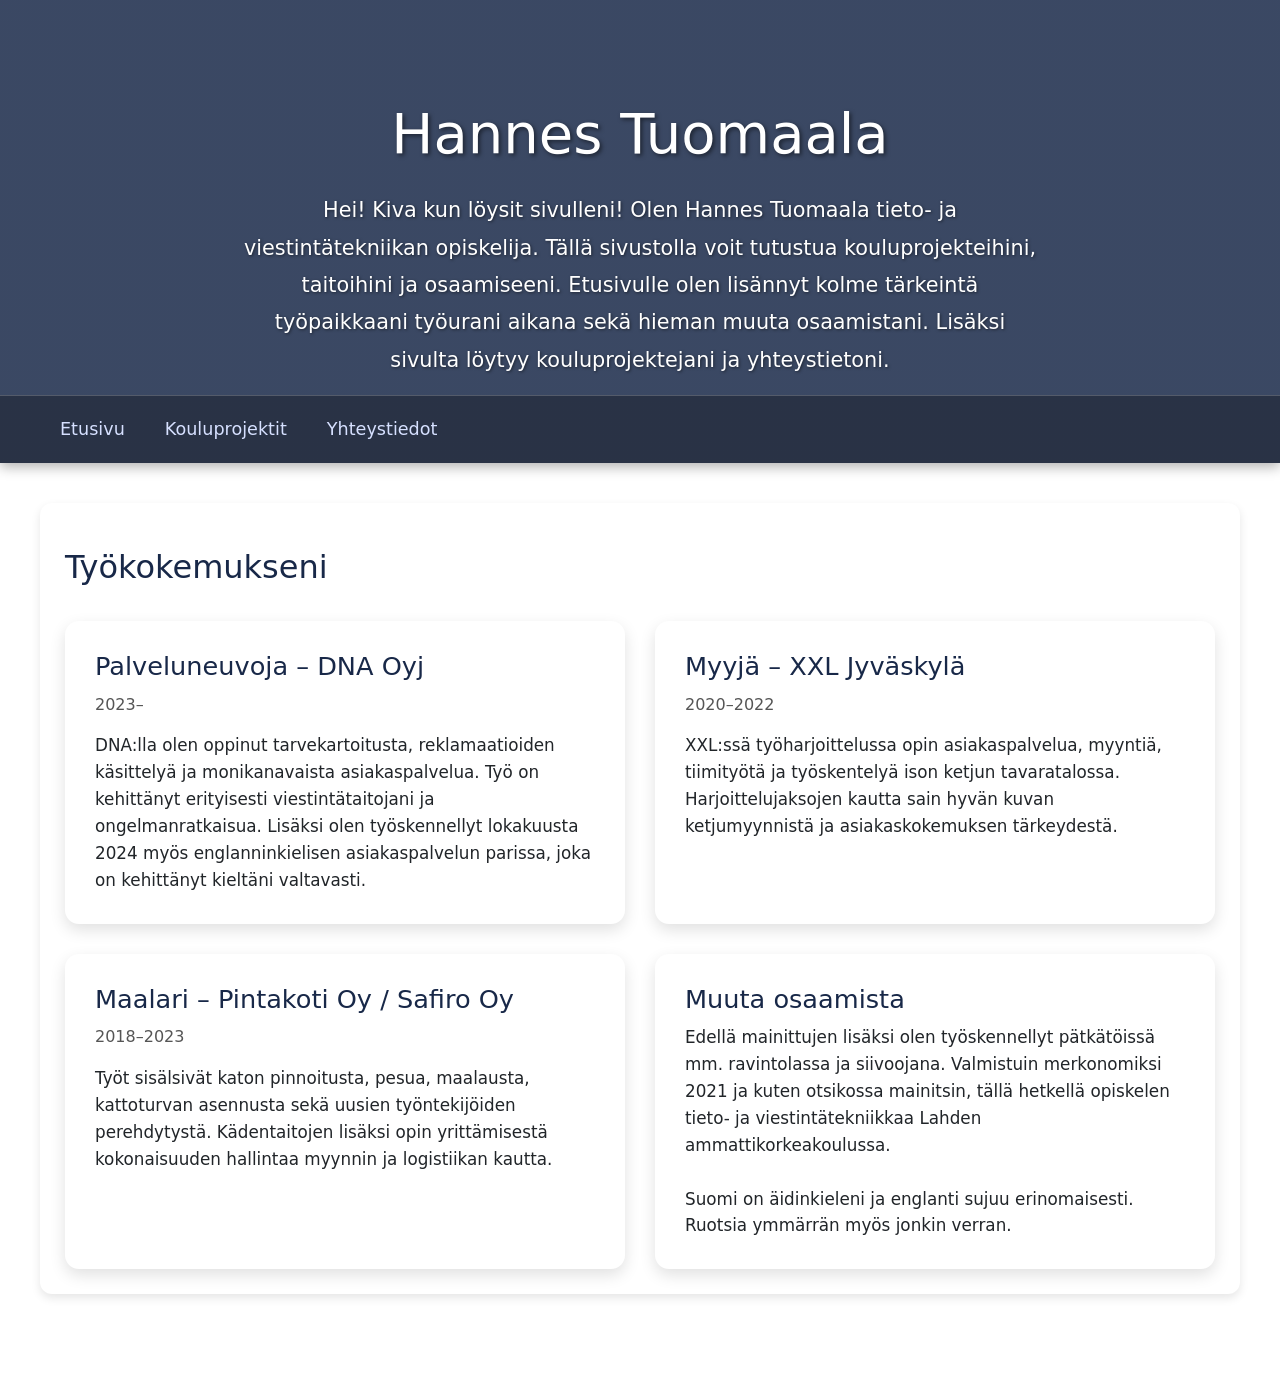
==== index.html @ 7b4a59ec "Add files via upload" ====
<!DOCTYPE html>
<html lang="fi">
<head>
    <meta charset="UTF-8">
    <meta name="viewport" content="width=device-width, initial-scale=1.0">
    <title>Minusta</title>

    <!-- Oma CSS -->
    <link rel="stylesheet" href="styles.css">

    <!-- Bootstrap CSS -->
    <link
      href="https://cdn.jsdelivr.net/npm/bootstrap@5.3.3/dist/css/bootstrap.min.css"
      rel="stylesheet"
    >
</head>
<body>

    <header>
        <div class="header-content">
            <h1>Hannes Tuomaala</h1>
            <p>
                Hei! Kiva kun löysit sivulleni! Olen Hannes Tuomaala tieto- ja viestintätekniikan
                opiskelija. Tällä sivustolla voit tutustua kouluprojekteihini, taitoihini ja
                osaamiseeni. Etusivulle olen lisännyt kolme tärkeintä työpaikkaani työurani aikana sekä hieman muuta osaamistani. Lisäksi sivulta löytyy kouluprojektejani ja yhteystietoni.
            </p>
        </div>
        
        <nav class="header-nav">
            <ul>
                <li><a href="index.html">Etusivu</a></li>
                <li><a href="projektit.html">Kouluprojektit</a></li>
                <li><a href="yhteystiedot.html">Yhteystiedot</a></li>
            </ul>
        </nav>
    </header>

    <main>
        <section>
            <div class="work-section">
                <h2 class="work-title">Työkokemukseni</h2>

                <div class="cards-grid">
                    <div class="big-work-card">
                        <h3>Palveluneuvoja – DNA Oyj</h3>
                        <span class="years">2023–</span>
                        <p>
                            DNA:lla olen oppinut tarvekartoitusta, reklamaatioiden käsittelyä ja monikanavaista
                            asiakaspalvelua. Työ on kehittänyt erityisesti viestintätaitojani ja ongelmanratkaisua. Lisäksi olen työskennellyt lokakuusta 2024 myös englanninkielisen asiakaspalvelun parissa, joka on kehittänyt kieltäni valtavasti.
                        </p>
                    </div>

                    <div class="big-work-card">
                        <h3>Myyjä – XXL Jyväskylä</h3>
                        <span class="years">2020–2022</span>
                        <p>
                            XXL:ssä työharjoittelussa opin asiakaspalvelua, myyntiä, tiimityötä ja työskentelyä ison ketjun tavaratalossa.
                            Harjoittelujaksojen kautta sain hyvän kuvan ketjumyynnistä ja asiakaskokemuksen
                            tärkeydestä.
                        </p>
                    </div>

                    <div class="big-work-card">
                        <h3>Maalari – Pintakoti Oy / Safiro Oy</h3>
                        <span class="years">2018–2023</span>
                        <p>
                            Työt sisälsivät katon pinnoitusta, pesua, maalausta, kattoturvan asennusta sekä
                            uusien työntekijöiden perehdytystä. Kädentaitojen lisäksi opin yrittämisestä kokonaisuuden hallintaa myynnin ja logistiikan kautta.
                        </p>
                    </div>

                    <div class="big-work-card">
                        <h3>Muuta osaamista</h3>
                        <p>
                            Edellä mainittujen lisäksi olen työskennellyt pätkätöissä mm. ravintolassa ja siivoojana. Valmistuin merkonomiksi 2021 ja kuten otsikossa mainitsin, tällä hetkellä opiskelen tieto- ja viestintätekniikkaa Lahden ammattikorkeakoulussa. 
                        </p>
                        <p>
                            <br>Suomi on äidinkieleni ja englanti sujuu erinomaisesti. Ruotsia ymmärrän myös jonkin verran.
                        </p>
                    </div>
                </div>
            </div>
        </section>
    </main>

    <!-- Bootstrap JS -->
    <script
      src="https://cdn.jsdelivr.net/npm/bootstrap@5.3.3/dist/js/bootstrap.bundle.min.js">
    </script>

</body>
</html>
---- styles.css ----
body {
    margin: 0;
    font-family: Arial, sans-serif;
    background: #f7f7f7;
    color: #333;
}

/* Header with background image and navigation */
header {
    background: linear-gradient(rgba(24, 40, 72, 0.85), rgba(24, 40, 72, 0.85)), 
                url('https://images.unsplash.com/photo-1451187580459-43490279c0fa?q=80&w=2072&auto=format&fit=crop') center/cover;
    color: white;
    padding: 100px 0 0;
    text-align: center;
    box-shadow: 0 4px 12px rgba(0,0,0,0.3);
    min-height: 450px;
    display: flex;
    flex-direction: column;
    justify-content: space-between;
}

.header-content {
    flex: 1;
    display: flex;
    flex-direction: column;
    justify-content: center;
    align-items: center;
    padding: 0 60px;
}

header h1 {
    font-size: 3.5rem;
    margin-bottom: 25px;
    color: white;
    text-shadow: 2px 2px 4px rgba(0,0,0,0.5);
}

header p {
    font-size: 1.3rem;
    max-width: 800px;
    line-height: 1.8;
    text-shadow: 1px 1px 3px rgba(0,0,0,0.5);
}

/* Navigation in header - left aligned */
.header-nav {
    background: rgba(0, 0, 0, 0.3);
    padding: 0;
    border-top: 1px solid rgba(255, 255, 255, 0.2);
    width: 100%;
}

.header-nav ul {
    list-style: none;
    padding: 20px 60px;
    margin: 0;
    display: flex;
    justify-content: flex-start;
    gap: 40px;
}

.header-nav li {
    margin: 0;
}

.header-nav a {
    color: #d6e0ff;
    text-decoration: none;
    font-size: 1.1rem;
    transition: color 0.3s ease;
}

.header-nav a:hover {
    color: white;
}

/* Content */
main {
    padding: 40px;
    max-width: 1400px;
    margin: 0 auto;
}

section {
    background: white;
    padding: 25px;
    margin-bottom: 40px;
    border-radius: 12px;
    box-shadow: 0 4px 10px rgba(0,0,0,0.1);
}

h2, h3 {
    color: #182848;
}

h3 a {
    color: #182848;        /* sama väri kuin h3:lla */
    text-decoration: none; /* poistaa alleviivauksen */
}



.item {
    margin-bottom: 20px;
}

/* Work section title */
.work-title {
    font-size: 2rem;
    margin-bottom: 35px;
    color: #182848;
}

/* Cards grid layout */
.cards-grid {
    display: grid;
    grid-template-columns: repeat(2, 1fr);
    gap: 30px;
}

/* Big vertical cards */
.big-work-card {
    background: white;
    padding: 30px;
    border-radius: 14px;
    box-shadow: 0 6px 16px rgba(0,0,0,0.12);
    font-size: 1.1rem;
    line-height: 1.6;
    transition: transform 0.25s ease, box-shadow 0.25s ease;
    display: flex;
    flex-direction: column;
}

.big-work-card h3 {
    font-size: 1.6rem;
    margin: 0 0 10px;
    color: #182848;
}

.big-work-card .years {
    font-size: 1rem;
    color: #555;
    display: block;
    margin-bottom: 15px;
}

.big-work-card p {
    font-size: 1.05rem;
    margin: 0;
}

/* Hover animation */
.big-work-card:hover {
    transform: translateY(-6px) scale(1.02);
    box-shadow: 0 12px 24px rgba(0,0,0,0.18);
}

/* Spacing under sidebar */
.work-section {
    padding-top: 20px;
}

/* Kuvien responsiivisuus */
.item img {
    width: 100%;
    height: auto;
    max-width: 700px;
    display: block;
    margin: 25px auto;
    border-radius: 12px;
    object-fit: contain;   /* Estää venymisen */
}

/* Responsiivisuus */
@media (max-width: 900px) {
    header {
        padding: 60px 0 0;
        min-height: 350px;
    }
    
    .header-content {
        padding: 0 30px;
    }
    
    header h1 {
        font-size: 2.5rem;
    }
    
    header p {
        font-size: 1.1rem;
    }
    
    .header-nav ul {
        padding: 20px 30px;
        flex-direction: column;
        gap: 15px;
    }
    
    main {
        padding: 20px;
    }

    .item img {
        max-width: 100%;
        margin: 15px auto;
    }

    
    /* Kortit allekkain mobiilissa */
    .cards-grid {
        grid-template-columns: 1fr;
        gap: 25px;
    }
    
    .big-work-card {
        font-size: 1.1rem;
        padding: 25px;
    }
    
    .big-work-card h3 {
        font-size: 1.5rem;
    }
}
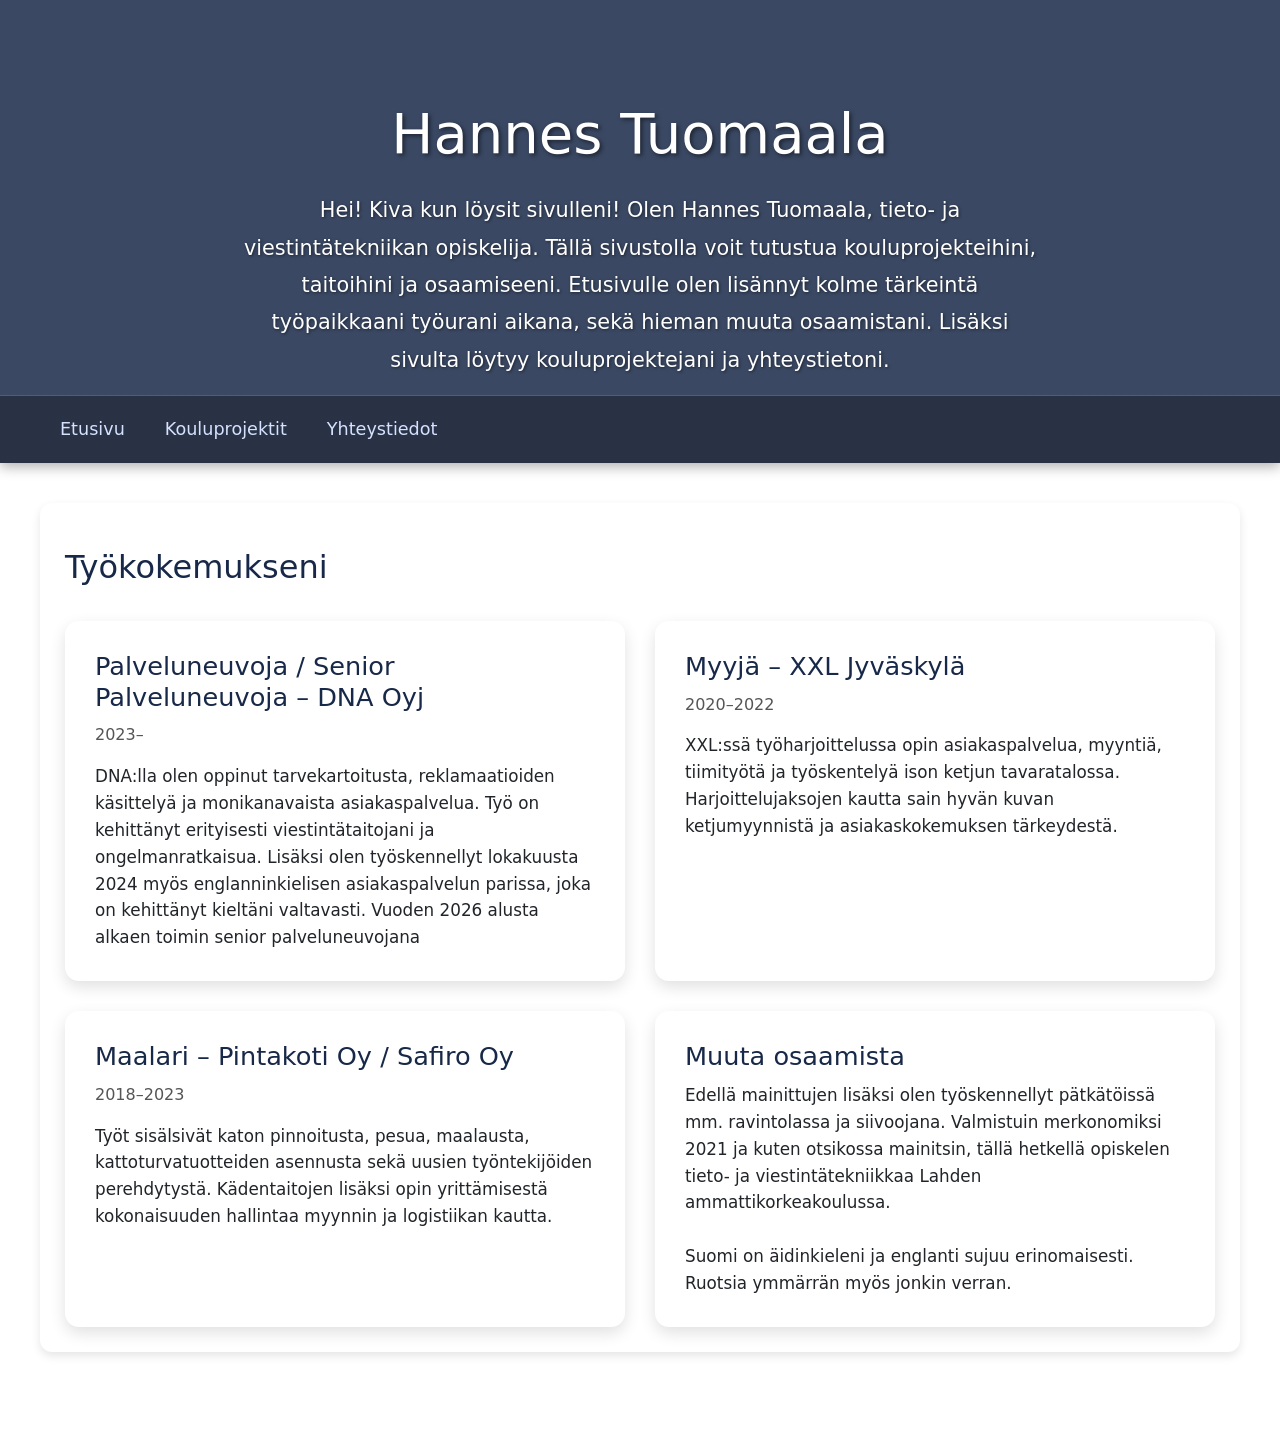
==== commit 9e7a0bf2: "Lisätty keräilypeli ja ccna. Etusivulle tehty pieniä korjauksia" ====
--- a/index.html
+++ b/index.html
@@ -20,9 +20,10 @@
         <div class="header-content">
             <h1>Hannes Tuomaala</h1>
             <p>
-                Hei! Kiva kun löysit sivulleni! Olen Hannes Tuomaala tieto- ja viestintätekniikan
+                Hei! Kiva kun löysit sivulleni! Olen Hannes Tuomaala, tieto- ja viestintätekniikan
                 opiskelija. Tällä sivustolla voit tutustua kouluprojekteihini, taitoihini ja
-                osaamiseeni. Etusivulle olen lisännyt kolme tärkeintä työpaikkaani työurani aikana sekä hieman muuta osaamistani. Lisäksi sivulta löytyy kouluprojektejani ja yhteystietoni.
+                osaamiseeni. Etusivulle olen lisännyt kolme tärkeintä työpaikkaani työurani aikana, sekä hieman muuta osaamistani. 
+                Lisäksi sivulta löytyy kouluprojektejani ja yhteystietoni.
             </p>
         </div>
         
@@ -42,11 +43,13 @@
 
                 <div class="cards-grid">
                     <div class="big-work-card">
-                        <h3>Palveluneuvoja – DNA Oyj</h3>
+                        <h3>Palveluneuvoja / Senior Palveluneuvoja – DNA Oyj</h3>
                         <span class="years">2023–</span>
                         <p>
                             DNA:lla olen oppinut tarvekartoitusta, reklamaatioiden käsittelyä ja monikanavaista
-                            asiakaspalvelua. Työ on kehittänyt erityisesti viestintätaitojani ja ongelmanratkaisua. Lisäksi olen työskennellyt lokakuusta 2024 myös englanninkielisen asiakaspalvelun parissa, joka on kehittänyt kieltäni valtavasti.
+                            asiakaspalvelua. Työ on kehittänyt erityisesti viestintätaitojani ja ongelmanratkaisua.
+                            Lisäksi olen työskennellyt lokakuusta 2024 myös englanninkielisen asiakaspalvelun parissa, joka on kehittänyt kieltäni valtavasti.
+                            Vuoden 2026 alusta alkaen toimin senior palveluneuvojana
                         </p>
                     </div>
 
@@ -64,7 +67,7 @@
                         <h3>Maalari – Pintakoti Oy / Safiro Oy</h3>
                         <span class="years">2018–2023</span>
                         <p>
-                            Työt sisälsivät katon pinnoitusta, pesua, maalausta, kattoturvan asennusta sekä
+                            Työt sisälsivät katon pinnoitusta, pesua, maalausta, kattoturvatuotteiden asennusta sekä
                             uusien työntekijöiden perehdytystä. Kädentaitojen lisäksi opin yrittämisestä kokonaisuuden hallintaa myynnin ja logistiikan kautta.
                         </p>
                     </div>
--- a/styles.css
+++ b/styles.css
@@ -133,7 +133,7 @@
 
 .big-work-card h3 {
     font-size: 1.6rem;
-    margin: 0 0 10px;
+    margin: 0 25px 10px 0;
     color: #182848;
 }
 
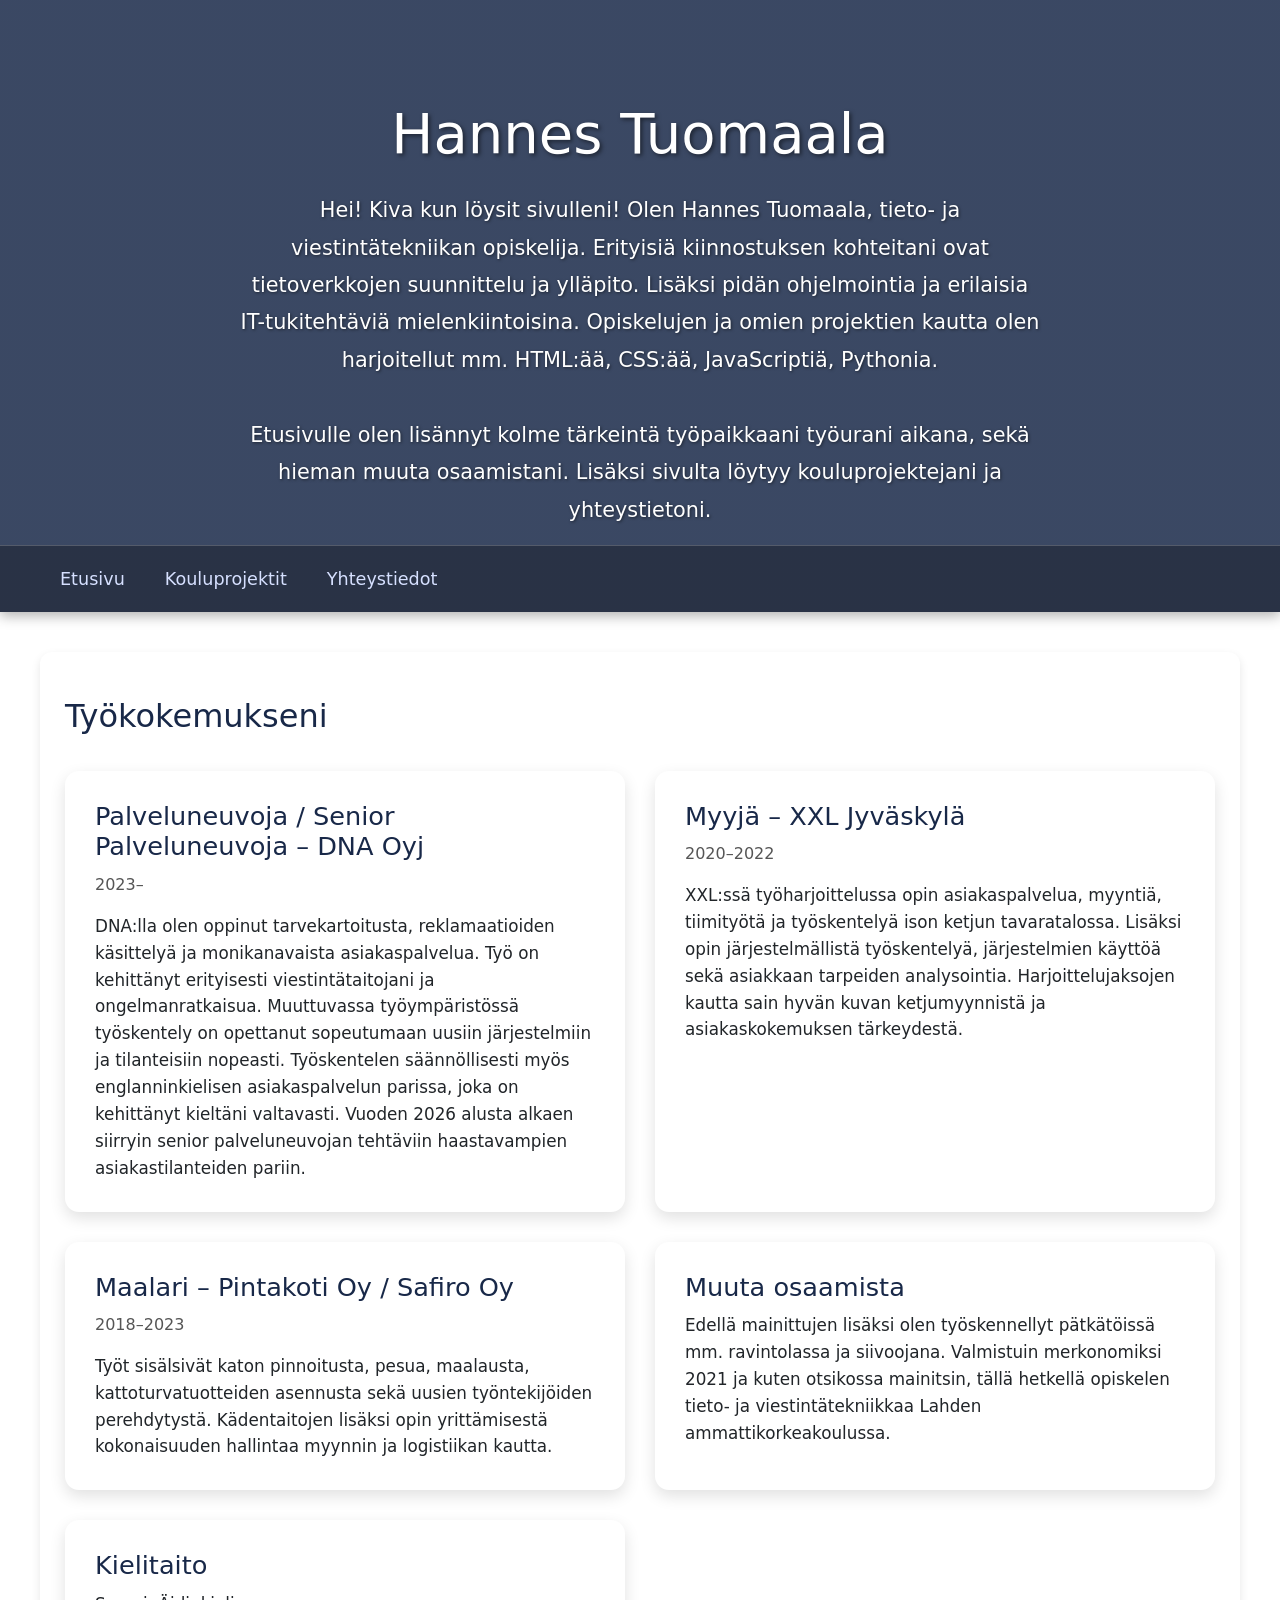
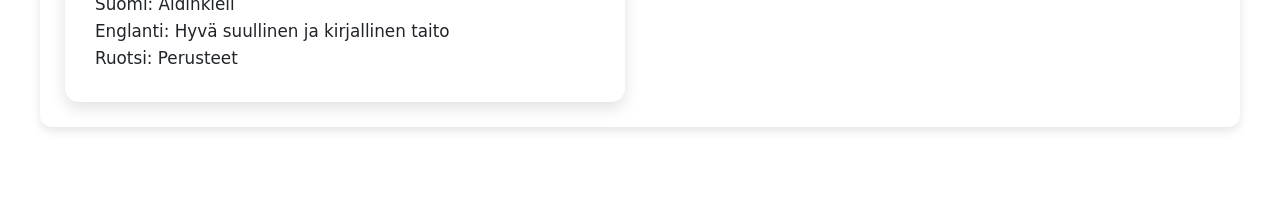
==== commit 4e0349ad: "Lisätty keräilypeli ja ccna. Etusivulle tehty pieniä korjauksia" ====
--- a/index.html
+++ b/index.html
@@ -21,8 +21,12 @@
             <h1>Hannes Tuomaala</h1>
             <p>
                 Hei! Kiva kun löysit sivulleni! Olen Hannes Tuomaala, tieto- ja viestintätekniikan
-                opiskelija. Tällä sivustolla voit tutustua kouluprojekteihini, taitoihini ja
-                osaamiseeni. Etusivulle olen lisännyt kolme tärkeintä työpaikkaani työurani aikana, sekä hieman muuta osaamistani. 
+                opiskelija. Erityisiä kiinnostuksen kohteitani ovat tietoverkkojen suunnittelu ja ylläpito.
+                Lisäksi pidän ohjelmointia ja erilaisia IT-tukitehtäviä mielenkiintoisina.
+                Opiskelujen ja omien projektien kautta olen harjoitellut
+                mm. HTML:ää, CSS:ää, JavaScriptiä, Pythonia. <br><br>
+
+                Etusivulle olen lisännyt kolme tärkeintä työpaikkaani työurani aikana, sekä hieman muuta osaamistani. 
                 Lisäksi sivulta löytyy kouluprojektejani ja yhteystietoni.
             </p>
         </div>
@@ -47,9 +51,9 @@
                         <span class="years">2023–</span>
                         <p>
                             DNA:lla olen oppinut tarvekartoitusta, reklamaatioiden käsittelyä ja monikanavaista
-                            asiakaspalvelua. Työ on kehittänyt erityisesti viestintätaitojani ja ongelmanratkaisua.
-                            Lisäksi olen työskennellyt lokakuusta 2024 myös englanninkielisen asiakaspalvelun parissa, joka on kehittänyt kieltäni valtavasti.
-                            Vuoden 2026 alusta alkaen toimin senior palveluneuvojana
+                            asiakaspalvelua. Työ on kehittänyt erityisesti viestintätaitojani ja ongelmanratkaisua. Muuttuvassa työympäristössä työskentely on opettanut sopeutumaan uusiin järjestelmiin ja tilanteisiin nopeasti.
+                            Työskentelen säännöllisesti myös englanninkielisen asiakaspalvelun parissa, joka on kehittänyt kieltäni valtavasti.
+                            Vuoden 2026 alusta alkaen siirryin senior palveluneuvojan tehtäviin haastavampien asiakastilanteiden pariin.
                         </p>
                     </div>
 
@@ -58,6 +62,7 @@
                         <span class="years">2020–2022</span>
                         <p>
                             XXL:ssä työharjoittelussa opin asiakaspalvelua, myyntiä, tiimityötä ja työskentelyä ison ketjun tavaratalossa.
+                            Lisäksi opin järjestelmällistä työskentelyä, järjestelmien käyttöä sekä asiakkaan tarpeiden analysointia.
                             Harjoittelujaksojen kautta sain hyvän kuvan ketjumyynnistä ja asiakaskokemuksen
                             tärkeydestä.
                         </p>
@@ -77,9 +82,15 @@
                         <p>
                             Edellä mainittujen lisäksi olen työskennellyt pätkätöissä mm. ravintolassa ja siivoojana. Valmistuin merkonomiksi 2021 ja kuten otsikossa mainitsin, tällä hetkellä opiskelen tieto- ja viestintätekniikkaa Lahden ammattikorkeakoulussa. 
                         </p>
+                    </div>
+                    <div class="big-work-card">
+                        <h3>Kielitaito</h3>
                         <p>
-                            <br>Suomi on äidinkieleni ja englanti sujuu erinomaisesti. Ruotsia ymmärrän myös jonkin verran.
+                            Suomi: Äidinkieli<br>
+                            Englanti: Hyvä suullinen ja kirjallinen taito<br>
+                            Ruotsi: Perusteet
                         </p>
+
                     </div>
                 </div>
             </div>
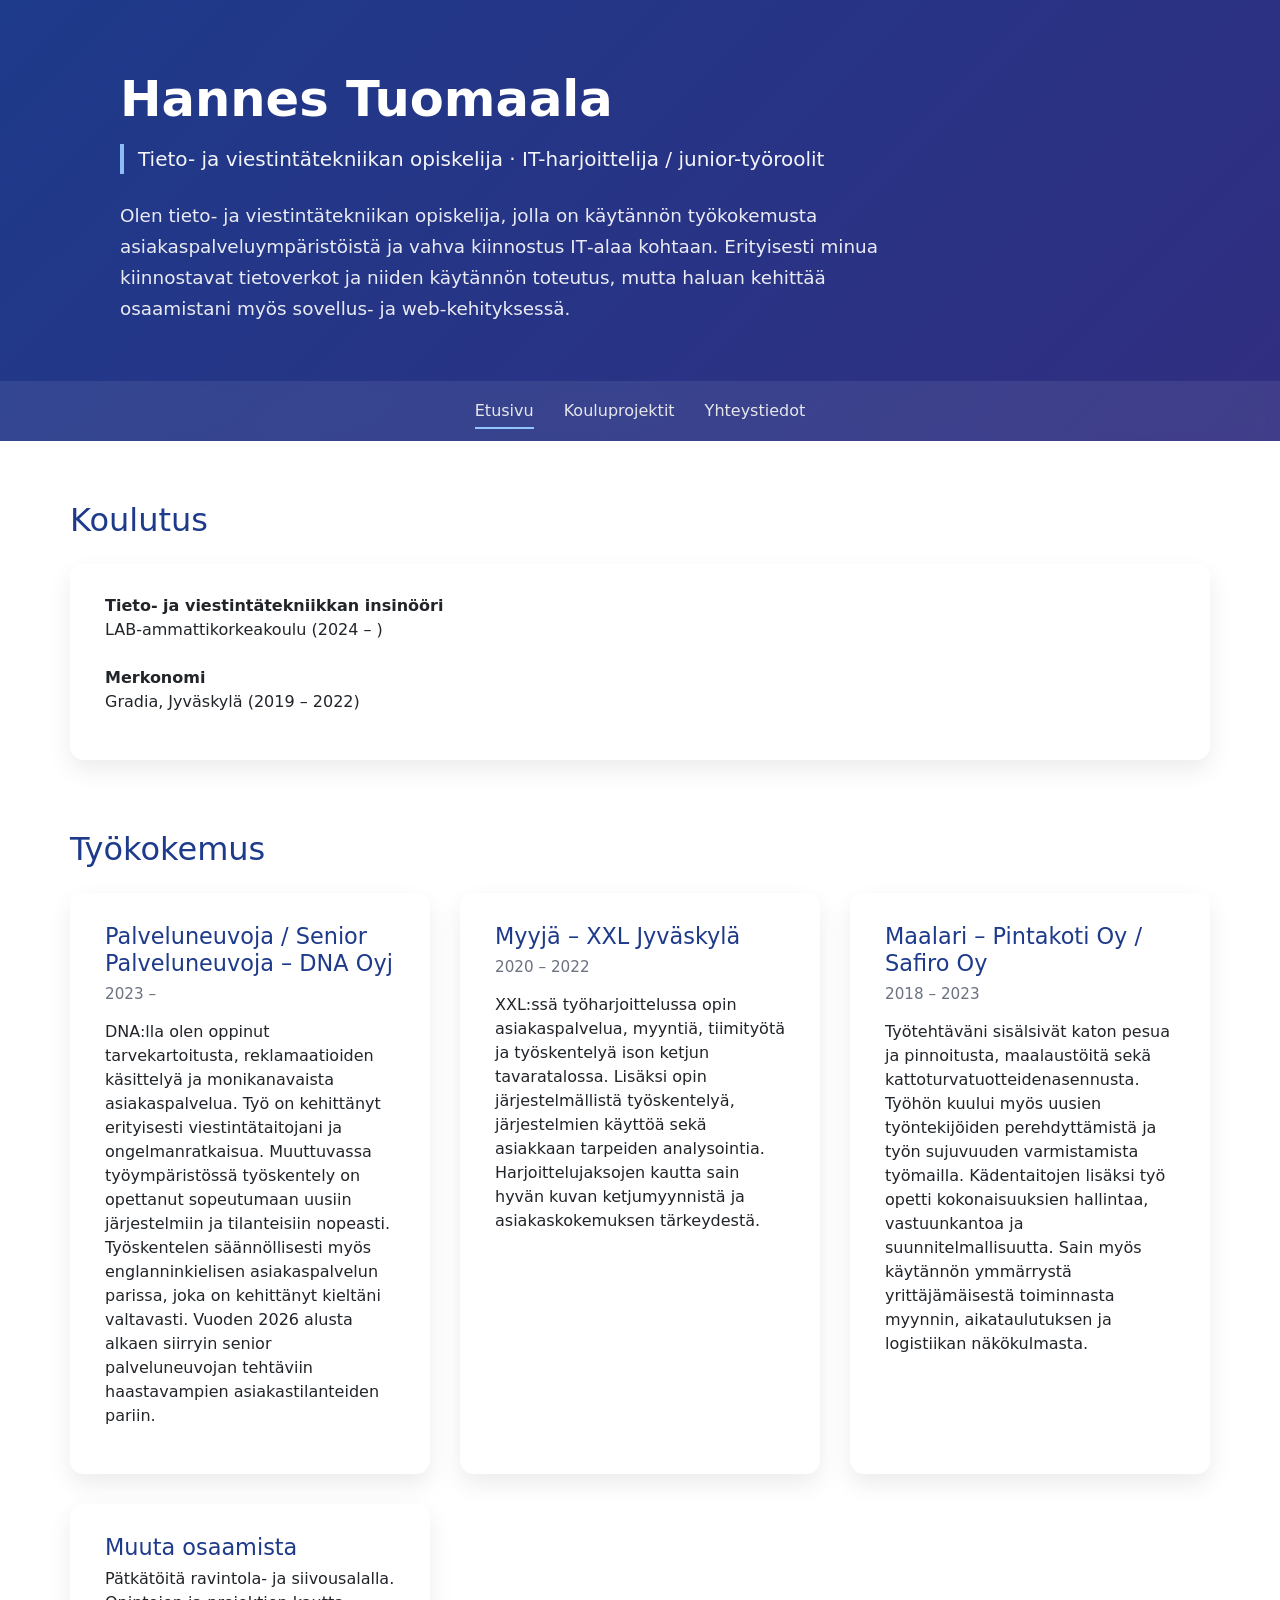
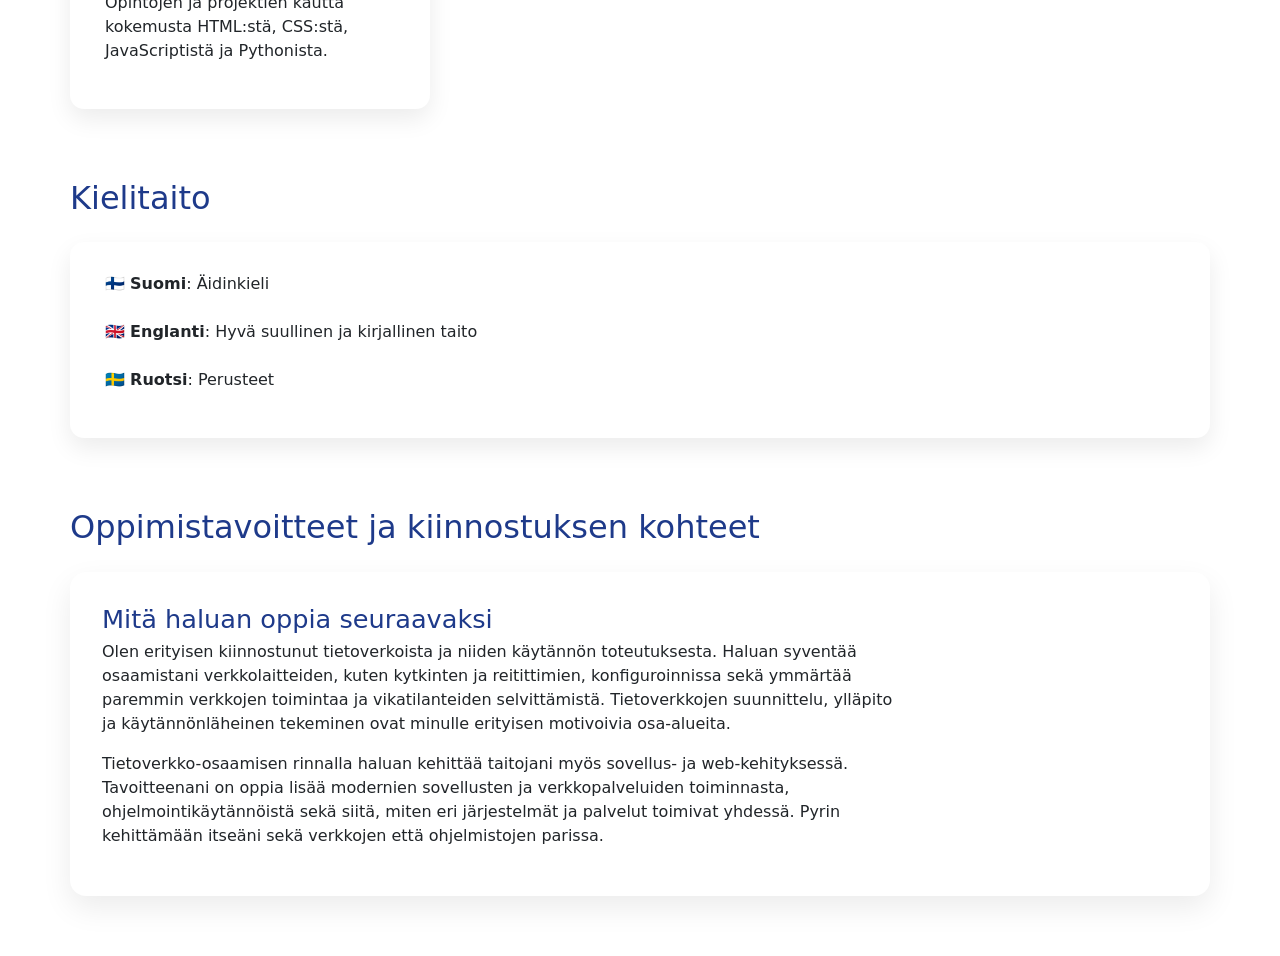
==== commit 8a9d874d: "Uusi versio CV:stä" ====
--- a/index.html
+++ b/index.html
@@ -16,86 +16,133 @@
 </head>
 <body>
 
-    <header>
-        <div class="header-content">
+    <header class="banner">
+        <div class="banner-inner">
             <h1>Hannes Tuomaala</h1>
-            <p>
-                Hei! Kiva kun löysit sivulleni! Olen Hannes Tuomaala, tieto- ja viestintätekniikan
-                opiskelija. Erityisiä kiinnostuksen kohteitani ovat tietoverkkojen suunnittelu ja ylläpito.
-                Lisäksi pidän ohjelmointia ja erilaisia IT-tukitehtäviä mielenkiintoisina.
-                Opiskelujen ja omien projektien kautta olen harjoitellut
-                mm. HTML:ää, CSS:ää, JavaScriptiä, Pythonia. <br><br>
 
-                Etusivulle olen lisännyt kolme tärkeintä työpaikkaani työurani aikana, sekä hieman muuta osaamistani. 
-                Lisäksi sivulta löytyy kouluprojektejani ja yhteystietoni.
+            <p class="subtitle">
+                Tieto- ja viestintätekniikan opiskelija · IT-harjoittelija / junior-työroolit
+            </p>
+
+            <p class="header-intro">
+                Olen tieto- ja viestintätekniikan opiskelija, jolla on käytännön työkokemusta
+                asiakaspalveluympäristöistä ja vahva kiinnostus IT‑alaa kohtaan. Erityisesti
+                minua kiinnostavat tietoverkot ja niiden käytännön toteutus, mutta haluan
+                kehittää osaamistani myös sovellus‑ ja web‑kehityksessä.
             </p>
         </div>
-        
-        <nav class="header-nav">
-            <ul>
-                <li><a href="index.html">Etusivu</a></li>
-                <li><a href="projektit.html">Kouluprojektit</a></li>
-                <li><a href="yhteystiedot.html">Yhteystiedot</a></li>
-            </ul>
+
+        <nav class="top-nav">
+            <a href="index.html" class="active">Etusivu</a>
+            <a href="projektit.html">Kouluprojektit</a>
+            <a href="yhteystiedot.html">Yhteystiedot</a>
         </nav>
     </header>
 
-    <main>
-        <section>
-            <div class="work-section">
-                <h2 class="work-title">Työkokemukseni</h2>
+<main>
+    <section class="work-section">
+        <!-- KOULUTUS -->
+        <h2 class="work-title">Koulutus</h2>
+        <div class="cards-grid">
+            <div class="big-work-card">
+                <p>
+                    <strong>Tieto- ja viestintätekniikkan insinööri</strong><br>
+                    LAB-ammattikorkeakoulu (2024 – )<br><br>
 
-                <div class="cards-grid">
-                    <div class="big-work-card">
-                        <h3>Palveluneuvoja / Senior Palveluneuvoja – DNA Oyj</h3>
-                        <span class="years">2023–</span>
-                        <p>
-                            DNA:lla olen oppinut tarvekartoitusta, reklamaatioiden käsittelyä ja monikanavaista
-                            asiakaspalvelua. Työ on kehittänyt erityisesti viestintätaitojani ja ongelmanratkaisua. Muuttuvassa työympäristössä työskentely on opettanut sopeutumaan uusiin järjestelmiin ja tilanteisiin nopeasti.
-                            Työskentelen säännöllisesti myös englanninkielisen asiakaspalvelun parissa, joka on kehittänyt kieltäni valtavasti.
-                            Vuoden 2026 alusta alkaen siirryin senior palveluneuvojan tehtäviin haastavampien asiakastilanteiden pariin.
-                        </p>
-                    </div>
+                    <strong>Merkonomi</strong><br>
+                    Gradia, Jyväskylä (2019 – 2022)
+                </p>
+            </div>
+        </div>
 
-                    <div class="big-work-card">
-                        <h3>Myyjä – XXL Jyväskylä</h3>
-                        <span class="years">2020–2022</span>
-                        <p>
-                            XXL:ssä työharjoittelussa opin asiakaspalvelua, myyntiä, tiimityötä ja työskentelyä ison ketjun tavaratalossa.
-                            Lisäksi opin järjestelmällistä työskentelyä, järjestelmien käyttöä sekä asiakkaan tarpeiden analysointia.
-                            Harjoittelujaksojen kautta sain hyvän kuvan ketjumyynnistä ja asiakaskokemuksen
-                            tärkeydestä.
-                        </p>
-                    </div>
+        <!-- TYÖKOKEMUS -->
+        <h2 class="work-title">Työkokemus</h2>
+        <div class="cards-grid">
 
-                    <div class="big-work-card">
-                        <h3>Maalari – Pintakoti Oy / Safiro Oy</h3>
-                        <span class="years">2018–2023</span>
-                        <p>
-                            Työt sisälsivät katon pinnoitusta, pesua, maalausta, kattoturvatuotteiden asennusta sekä
-                            uusien työntekijöiden perehdytystä. Kädentaitojen lisäksi opin yrittämisestä kokonaisuuden hallintaa myynnin ja logistiikan kautta.
-                        </p>
-                    </div>
+            <div class="big-work-card">
+                <h3>Palveluneuvoja / Senior Palveluneuvoja – DNA Oyj</h3>
+                <span class="years">2023 –</span>
+                <p>
+                    DNA:lla olen oppinut tarvekartoitusta, reklamaatioiden käsittelyä ja monikanavaista
+                    asiakaspalvelua. Työ on kehittänyt erityisesti viestintätaitojani ja ongelmanratkaisua.
+                    Muuttuvassa työympäristössä työskentely on opettanut sopeutumaan uusiin järjestelmiin
+                    ja tilanteisiin nopeasti. Työskentelen säännöllisesti myös englanninkielisen asiakaspalvelun
+                    parissa, joka on kehittänyt kieltäni valtavasti. Vuoden 2026 alusta alkaen siirryin
+                    senior palveluneuvojan tehtäviin haastavampien asiakastilanteiden pariin.
+                </p>
+            </div>
 
-                    <div class="big-work-card">
-                        <h3>Muuta osaamista</h3>
-                        <p>
-                            Edellä mainittujen lisäksi olen työskennellyt pätkätöissä mm. ravintolassa ja siivoojana. Valmistuin merkonomiksi 2021 ja kuten otsikossa mainitsin, tällä hetkellä opiskelen tieto- ja viestintätekniikkaa Lahden ammattikorkeakoulussa. 
-                        </p>
-                    </div>
-                    <div class="big-work-card">
-                        <h3>Kielitaito</h3>
-                        <p>
-                            Suomi: Äidinkieli<br>
-                            Englanti: Hyvä suullinen ja kirjallinen taito<br>
-                            Ruotsi: Perusteet
-                        </p>
+            <div class="big-work-card">
+                <h3>Myyjä – XXL Jyväskylä</h3>
+                <span class="years">2020 – 2022</span>
+                <p>
+                    XXL:ssä työharjoittelussa opin asiakaspalvelua, myyntiä, tiimityötä ja työskentelyä
+                    ison ketjun tavaratalossa. Lisäksi opin järjestelmällistä työskentelyä, järjestelmien
+                    käyttöä sekä asiakkaan tarpeiden analysointia. Harjoittelujaksojen kautta sain hyvän
+                    kuvan ketjumyynnistä ja asiakaskokemuksen tärkeydestä.
+                </p>
+            </div>
 
-                    </div>
-                </div>
+            <div class="big-work-card">
+                <h3>Maalari – Pintakoti Oy / Safiro Oy</h3>
+                <span class="years">2018 – 2023</span>
+                <p>
+                    Työtehtäväni sisälsivät katon pesua ja pinnoitusta, maalaustöitä sekä
+                    kattoturvatuotteidenasennusta. Työhön kuului myös uusien työntekijöiden
+                    perehdyttämistä ja työn sujuvuuden varmistamista työmailla. Kädentaitojen
+                    lisäksi työ opetti kokonaisuuksien hallintaa, vastuunkantoa ja
+                    suunnitelmallisuutta. Sain myös käytännön ymmärrystä yrittäjämäisestä
+                    toiminnasta myynnin, aikataulutuksen ja logistiikan näkökulmasta.
+                </p>
             </div>
-        </section>
-    </main>
+
+            <div class="big-work-card">
+                <h3>Muuta osaamista</h3>
+                <p>
+                    Pätkätöitä ravintola- ja siivousalalla. Opintojen ja projektien kautta
+                    kokemusta HTML:stä, CSS:stä, JavaScriptistä ja Pythonista.
+                </p>
+            </div>
+
+        </div>
+
+        <!-- KIELITAITO -->
+        <h2 class="work-title">Kielitaito</h2>
+        <div class="cards-grid">
+            <div class="big-work-card">
+                <p>
+                    🇫🇮 <strong>Suomi</strong>: Äidinkieli<br><br>
+                    🇬🇧 <strong>Englanti</strong>: Hyvä suullinen ja kirjallinen taito<br><br>
+                    🇸🇪 <strong>Ruotsi</strong>: Perusteet
+                </p>
+            </div>
+        </div>
+
+        <h2 class="work-title">Oppimistavoitteet ja kiinnostuksen kohteet</h2>
+        <div class="project-card">
+            <div class="project-info">
+                <h3>Mitä haluan oppia seuraavaksi</h3>
+                    <p>
+                        Olen erityisen kiinnostunut tietoverkoista ja niiden käytännön toteutuksesta.
+                        Haluan syventää osaamistani verkkolaitteiden, kuten kytkinten ja reitittimien,
+                        konfiguroinnissa sekä ymmärtää paremmin verkkojen toimintaa ja vikatilanteiden
+                        selvittämistä. Tietoverkkojen suunnittelu, ylläpito ja käytännönläheinen
+                        tekeminen ovat minulle erityisen motivoivia osa-alueita.
+                    </p>
+
+                    <p>
+                        Tietoverkko-osaamisen rinnalla haluan kehittää taitojani myös sovellus- ja
+                        web‑kehityksessä. Tavoitteenani on oppia lisää modernien sovellusten ja
+                        verkkopalveluiden toiminnasta, ohjelmointikäytännöistä sekä siitä, miten eri
+                        järjestelmät ja palvelut toimivat yhdessä. Pyrin kehittämään itseäni sekä verkkojen että
+                        ohjelmistojen parissa.
+                    </p>
+
+            </div>
+        </div>
+    </section>
+</main>
+
 
     <!-- Bootstrap JS -->
     <script
--- a/styles.css
+++ b/styles.css
@@ -1,223 +1,267 @@
+/* ---------- RESET & BASE ---------- */
+* {
+    box-sizing: border-box;
+    margin: 0;
+    padding: 0;
+}
+
 body {
-    margin: 0;
-    font-family: Arial, sans-serif;
-    background: #f7f7f7;
-    color: #333;
-}
-
-/* Header with background image and navigation */
-header {
-    background: linear-gradient(rgba(24, 40, 72, 0.85), rgba(24, 40, 72, 0.85)), 
-                url('https://images.unsplash.com/photo-1451187580459-43490279c0fa?q=80&w=2072&auto=format&fit=crop') center/cover;
-    color: white;
-    padding: 100px 0 0;
-    text-align: center;
-    box-shadow: 0 4px 12px rgba(0,0,0,0.3);
-    min-height: 450px;
+    font-family: "Inter", system-ui, sans-serif;
+    background-color: #f5f7fb;
+    color: #1f2937;
+    line-height: 1.7;
+}
+
+/* ---------- BANNER ---------- */
+.banner {
+    background: linear-gradient(
+        135deg,
+        #1e3a8a,
+        #312e81
+    );
+    color: #ffffff;
+}
+
+.banner-inner {
+    max-width: 1100px;
+    margin: 0 auto;
+    padding: 70px 30px 40px;
+    text-align: left; /* ← tärkein muutos */
+}
+
+.banner h1 {
+    font-size: 3.1rem;
+    font-weight: 700;
+    margin-bottom: 14px;
+}
+
+.subtitle {
+    font-size: 1.25rem;
+    font-weight: 500;
+    opacity: 0.95;
+    margin-bottom: 26px;
+    max-width: 720px;
+
+    padding-left: 14px;
+    border-left: 4px solid #93c5fd;
+}
+
+
+.header-intro {
+    max-width: 820px;
+    font-size: 1.15rem;
+    line-height: 1.7;
+    color: rgba(255, 255, 255, 0.9);
+}
+
+
+/* ---------- NAV ---------- */
+.top-nav {
+    background: rgba(255, 255, 255, 0.08);
     display: flex;
-    flex-direction: column;
-    justify-content: space-between;
-}
-
-.header-content {
-    flex: 1;
-    display: flex;
-    flex-direction: column;
+    gap: 30px;
+    padding: 18px 30px;
+    justify-content: center;
+    backdrop-filter: blur(6px);
+}
+
+.top-nav a {
+    color: #e5e7eb;
+    text-decoration: none;
+    font-weight: 500;
+    position: relative;
+}
+
+.top-nav a::after {
+    content: "";
+    position: absolute;
+    bottom: -6px;
+    left: 0;
+    width: 0;
+    height: 2px;
+    background: #93c5fd;
+    transition: width 0.3s ease;
+}
+
+.top-nav a:hover::after,
+.top-nav a.active::after {
+    width: 100%;
+}
+
+/* ---------- MAIN ---------- */
+main {
+    max-width: 1200px;
+    margin: 60px auto;
+    padding: 0 30px;
+}
+
+.work-title {
+    font-size: 2rem;
+    margin-bottom: 25px;
+    color: #1e3a8a;
+    animation: fadeUp 0.8s ease;
+}
+
+/* ---------- GRID ---------- */
+.cards-grid {
+    display: grid;
+    grid-template-columns: repeat(auto-fit, minmax(320px, 1fr));
+    gap: 30px;
+    margin-bottom: 70px;
+}
+
+/* ---------- CARD ---------- */
+.big-work-card {
+    background: #ffffff;
+    padding: 30px;
+    border-radius: 14px;
+    box-shadow: 0 10px 25px rgba(0, 0, 0, 0.08);
+    border-left: 5px solid transparent;
+    animation: cardIn 0.7s ease;
+    transition: transform 0.25s ease, box-shadow 0.25s ease;
+}
+
+.big-work-card:hover {
+    transform: translateY(-6px);
+    box-shadow: 0 18px 40px rgba(0, 0, 0, 0.15);
+    border-left-color: #3b82f6;
+}
+
+.big-work-card h3 {
+    font-size: 1.4rem;
+    margin-bottom: 6px;
+    color: #1e3a8a;
+}
+
+.years {
+    font-size: 0.95rem;
+    color: #6b7280;
+    margin-bottom: 14px;
+    display: block;
+}
+
+/* ---------- ANIMATIONS ---------- */
+@keyframes fadeDown {
+    from {
+        opacity: 0;
+        transform: translateY(-25px);
+    }
+    to {
+        opacity: 1;
+        transform: translateY(0);
+    }
+}
+
+@keyframes fadeUp {
+    from {
+        opacity: 0;
+        transform: translateY(20px);
+    }
+    to {
+        opacity: 1;
+        transform: translateY(0);
+    }
+}
+
+@keyframes cardIn {
+    from {
+        opacity: 0;
+        transform: scale(0.96);
+    }
+    to {
+        opacity: 1;
+        transform: scale(1);
+    }
+}
+
+/* ---------- RESPONSIVE ---------- */
+@media (max-width: 768px) {
+    .banner h1 {
+        font-size: 2.3rem;
+    }
+
+    .subtitle {
+        font-size: 1.05rem;
+    }
+
+    .top-nav {
+        flex-direction: column;
+        gap: 12px;
+    }
+    .header-intro {
+        font-size: 1.05rem;
+    }
+}
+
+/* ---------- PROJECT PAGE ---------- */
+
+.project-card {
+    background: #ffffff;
+    padding: 32px;
+    margin-bottom: 50px;
+    border-radius: 16px;
+    box-shadow: 0 12px 30px rgba(0,0,0,0.08);
+    animation: fadeUp 0.7s ease;
+}
+
+.project-info {
+    max-width: 800px;
+}
+
+.project-info h3 {
+    font-size: 1.6rem;
+    color: #1e3a8a;
+    margin-bottom: 6px;
+}
+
+/* ---------- PROJECT IMAGES ---------- */
+
+.project-images {
+    display: grid;
+    grid-template-columns: repeat(auto-fit, minmax(220px, 1fr));
+    gap: 18px;
+    margin-top: 25px;
+}
+
+.project-images img {
+    width: 100%;
+    height: 200px;
+    object-fit: cover;
+    border-radius: 12px;
+    box-shadow: 0 10px 25px rgba(0,0,0,0.18);
+    transition: transform 0.3s ease, box-shadow 0.3s ease;
+}
+
+.project-images img:hover {
+    transform: scale(1.05);
+    box-shadow: 0 18px 40px rgba(0,0,0,0.25);
+}
+/* ---------- IMAGE MODAL (ZOOM) ---------- */
+
+.image-modal {
+    display: none;
+    position: fixed;
+    inset: 0;
+    background: rgba(15, 23, 42, 0.9);
     justify-content: center;
     align-items: center;
-    padding: 0 60px;
-}
-
-header h1 {
-    font-size: 3.5rem;
-    margin-bottom: 25px;
-    color: white;
-    text-shadow: 2px 2px 4px rgba(0,0,0,0.5);
-}
-
-header p {
-    font-size: 1.3rem;
-    max-width: 800px;
-    line-height: 1.8;
-    text-shadow: 1px 1px 3px rgba(0,0,0,0.5);
-}
-
-/* Navigation in header - left aligned */
-.header-nav {
-    background: rgba(0, 0, 0, 0.3);
-    padding: 0;
-    border-top: 1px solid rgba(255, 255, 255, 0.2);
-    width: 100%;
-}
-
-.header-nav ul {
-    list-style: none;
-    padding: 20px 60px;
-    margin: 0;
-    display: flex;
-    justify-content: flex-start;
-    gap: 40px;
-}
-
-.header-nav li {
-    margin: 0;
-}
-
-.header-nav a {
-    color: #d6e0ff;
-    text-decoration: none;
-    font-size: 1.1rem;
-    transition: color 0.3s ease;
-}
-
-.header-nav a:hover {
-    color: white;
-}
-
-/* Content */
-main {
-    padding: 40px;
-    max-width: 1400px;
-    margin: 0 auto;
-}
-
-section {
-    background: white;
-    padding: 25px;
-    margin-bottom: 40px;
-    border-radius: 12px;
-    box-shadow: 0 4px 10px rgba(0,0,0,0.1);
-}
-
-h2, h3 {
-    color: #182848;
-}
-
-h3 a {
-    color: #182848;        /* sama väri kuin h3:lla */
-    text-decoration: none; /* poistaa alleviivauksen */
-}
-
-
-
-.item {
-    margin-bottom: 20px;
-}
-
-/* Work section title */
-.work-title {
-    font-size: 2rem;
-    margin-bottom: 35px;
-    color: #182848;
-}
-
-/* Cards grid layout */
-.cards-grid {
-    display: grid;
-    grid-template-columns: repeat(2, 1fr);
-    gap: 30px;
-}
-
-/* Big vertical cards */
-.big-work-card {
-    background: white;
-    padding: 30px;
+    z-index: 999;
+    animation: fadeUp 0.3s ease;
+}
+
+.image-modal img {
+    max-width: 90vw;
+    max-height: 85vh;
     border-radius: 14px;
-    box-shadow: 0 6px 16px rgba(0,0,0,0.12);
-    font-size: 1.1rem;
-    line-height: 1.6;
-    transition: transform 0.25s ease, box-shadow 0.25s ease;
-    display: flex;
-    flex-direction: column;
-}
-
-.big-work-card h3 {
-    font-size: 1.6rem;
-    margin: 0 25px 10px 0;
-    color: #182848;
-}
-
-.big-work-card .years {
-    font-size: 1rem;
-    color: #555;
-    display: block;
-    margin-bottom: 15px;
-}
-
-.big-work-card p {
-    font-size: 1.05rem;
-    margin: 0;
-}
-
-/* Hover animation */
-.big-work-card:hover {
-    transform: translateY(-6px) scale(1.02);
-    box-shadow: 0 12px 24px rgba(0,0,0,0.18);
-}
-
-/* Spacing under sidebar */
-.work-section {
-    padding-top: 20px;
-}
-
-/* Kuvien responsiivisuus */
-.item img {
-    width: 100%;
-    height: auto;
-    max-width: 700px;
-    display: block;
-    margin: 25px auto;
-    border-radius: 12px;
-    object-fit: contain;   /* Estää venymisen */
-}
-
-/* Responsiivisuus */
-@media (max-width: 900px) {
-    header {
-        padding: 60px 0 0;
-        min-height: 350px;
-    }
-    
-    .header-content {
-        padding: 0 30px;
-    }
-    
-    header h1 {
-        font-size: 2.5rem;
-    }
-    
-    header p {
-        font-size: 1.1rem;
-    }
-    
-    .header-nav ul {
-        padding: 20px 30px;
-        flex-direction: column;
-        gap: 15px;
-    }
-    
-    main {
-        padding: 20px;
-    }
-
-    .item img {
-        max-width: 100%;
-        margin: 15px auto;
-    }
-
-    
-    /* Kortit allekkain mobiilissa */
-    .cards-grid {
-        grid-template-columns: 1fr;
-        gap: 25px;
-    }
-    
-    .big-work-card {
-        font-size: 1.1rem;
-        padding: 25px;
-    }
-    
-    .big-work-card h3 {
-        font-size: 1.5rem;
-    }
+    box-shadow: 0 30px 60px rgba(0,0,0,0.5);
+}
+
+.close-modal {
+    position: absolute;
+    top: 25px;
+    right: 35px;
+    font-size: 3rem;
+    color: #ffffff;
+    cursor: pointer;
+    font-weight: 300;
 }
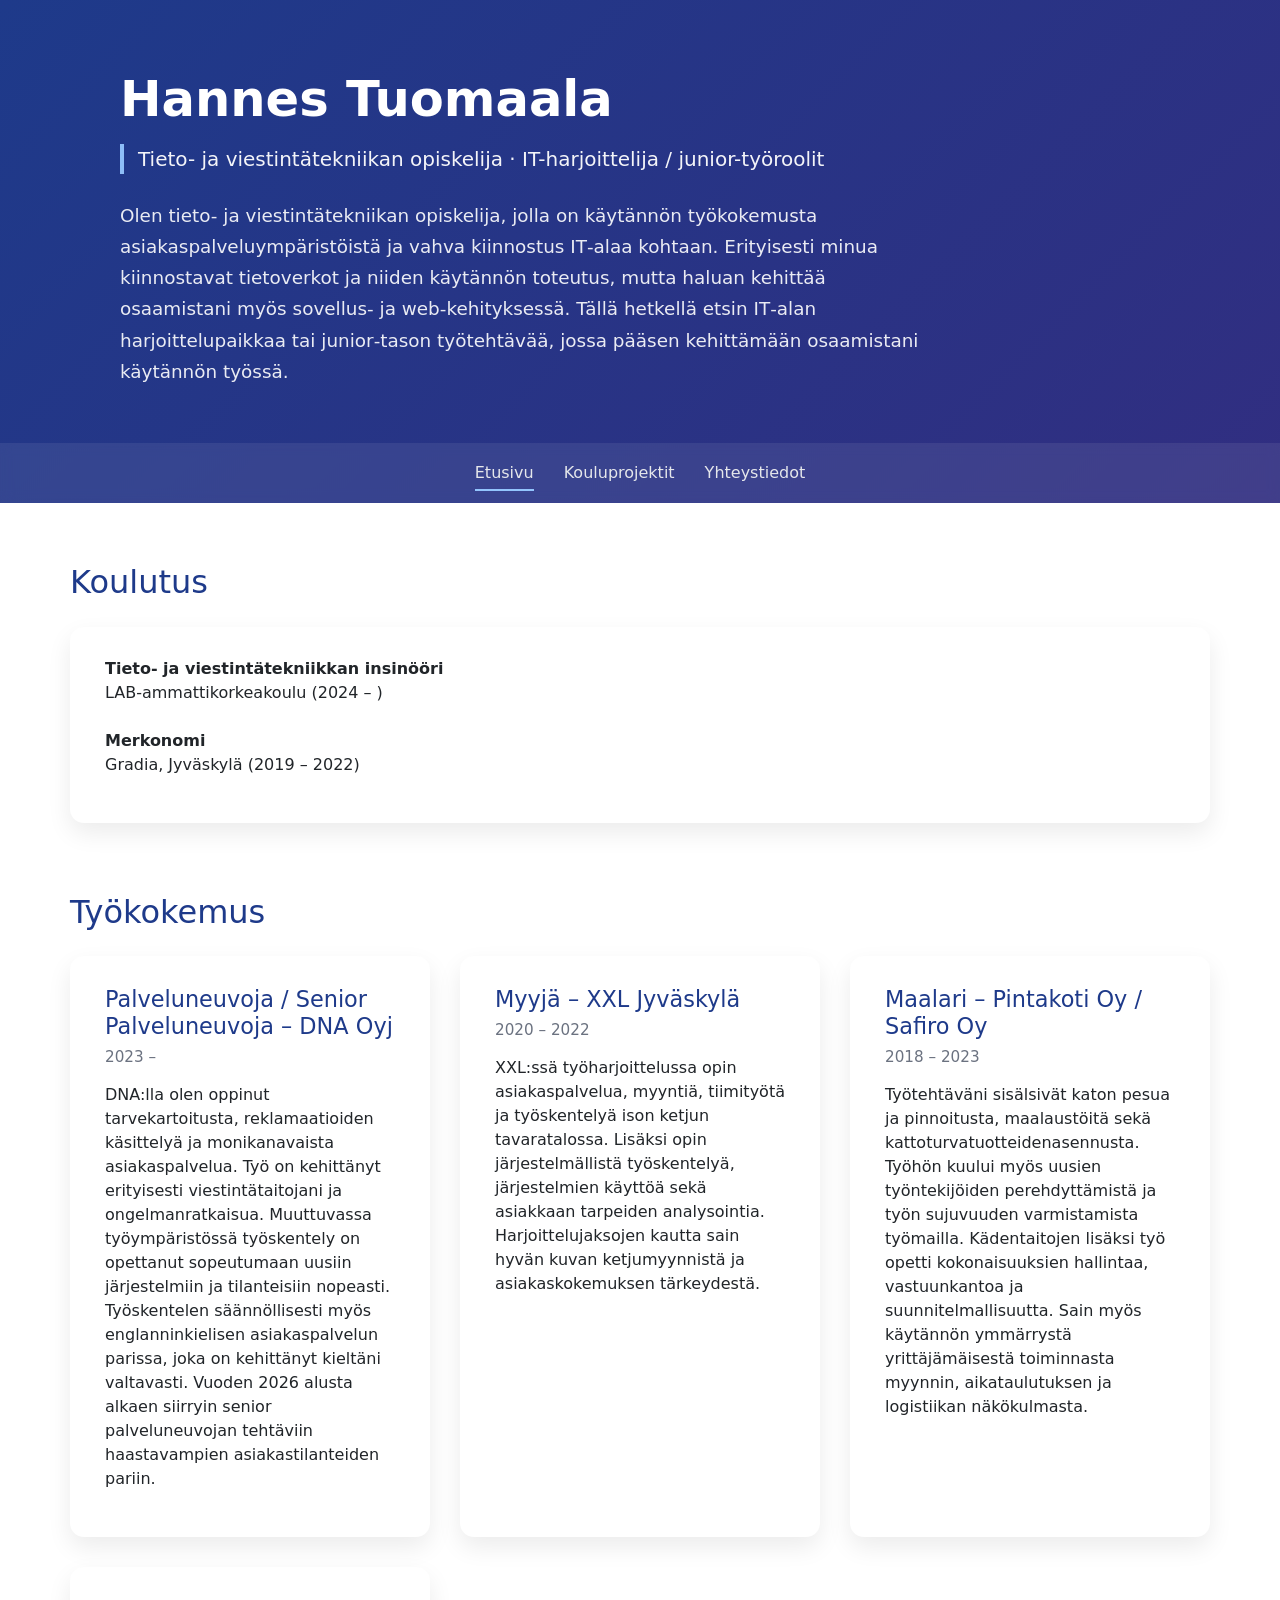
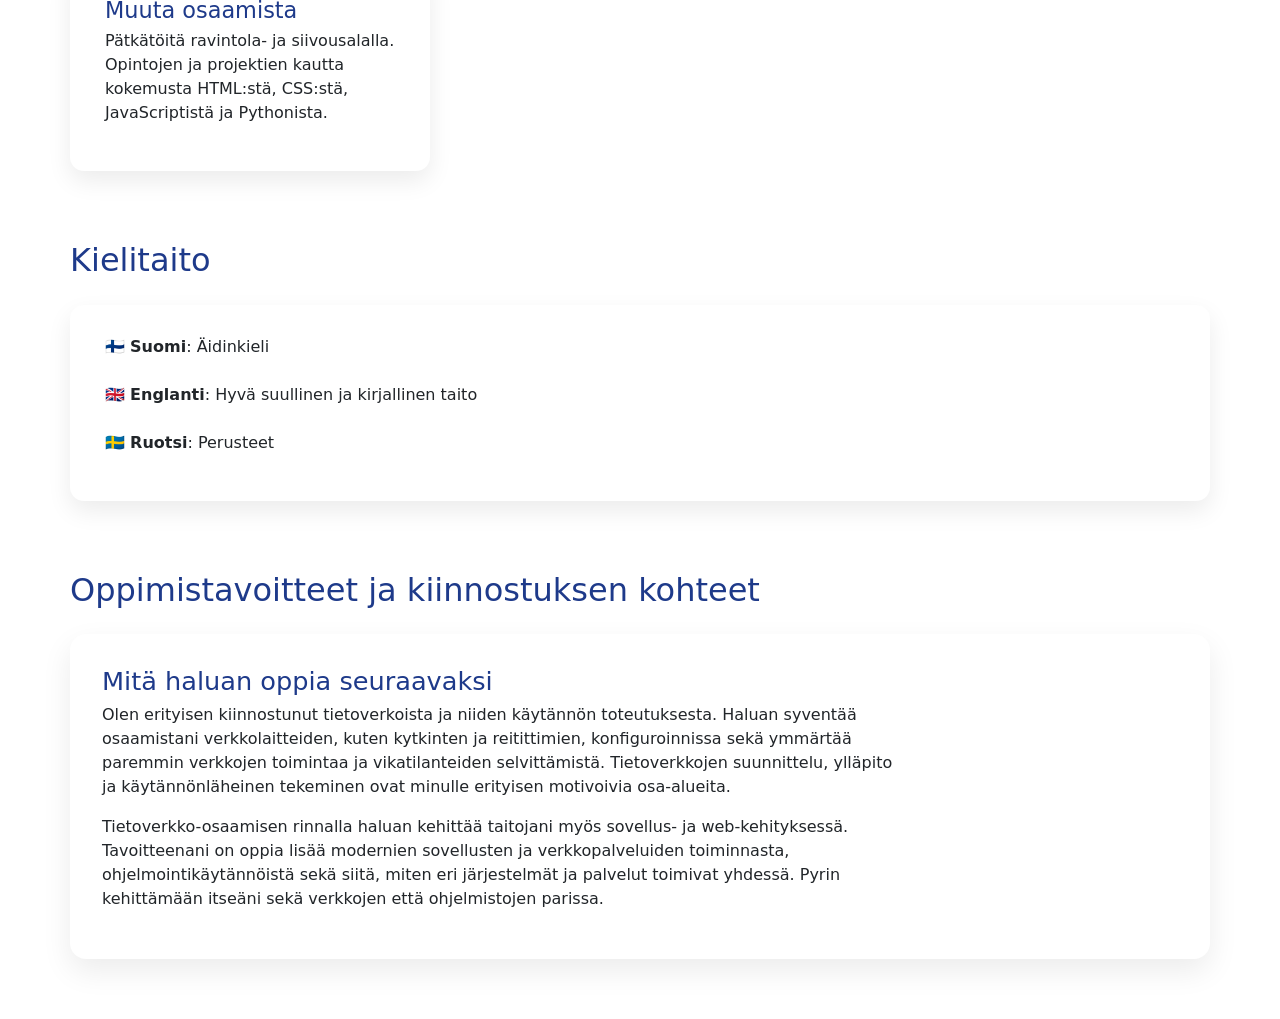
==== commit d5d6541c: "Uusi versio CV:stä" ====
--- a/index.html
+++ b/index.html
@@ -28,7 +28,9 @@
                 Olen tieto- ja viestintätekniikan opiskelija, jolla on käytännön työkokemusta
                 asiakaspalveluympäristöistä ja vahva kiinnostus IT‑alaa kohtaan. Erityisesti
                 minua kiinnostavat tietoverkot ja niiden käytännön toteutus, mutta haluan
-                kehittää osaamistani myös sovellus‑ ja web‑kehityksessä.
+                kehittää osaamistani myös sovellus‑ ja web‑kehityksessä. Tällä hetkellä etsin
+                IT‑alan harjoittelupaikkaa tai junior‑tason työtehtävää, jossa pääsen
+                kehittämään osaamistani käytännön työssä.
             </p>
         </div>
 
